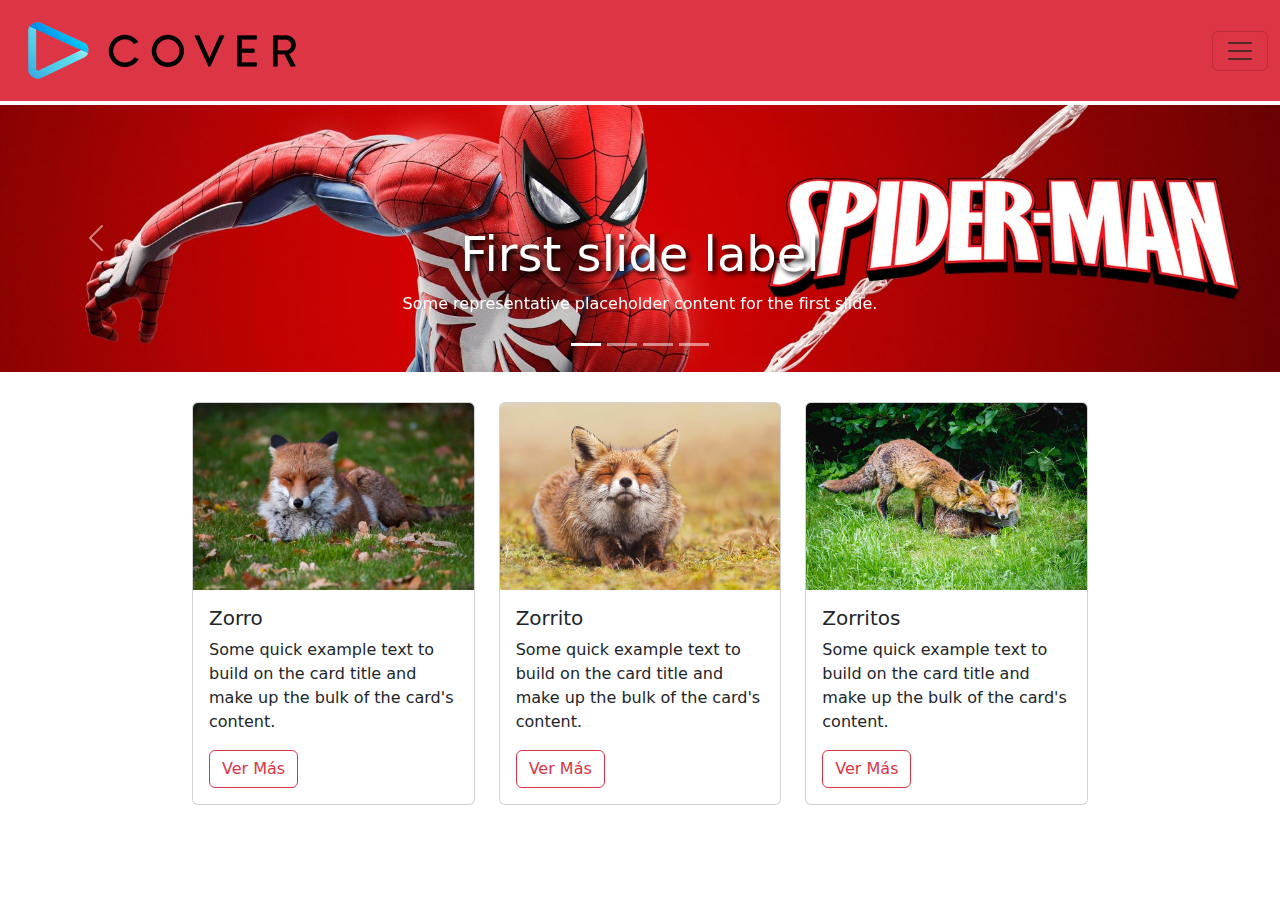
==== index.html @ 2f2415d1 "Commit principal" ====
<!doctype html>
<html lang="es">
<head>
<meta charset="utf-8">
<title>Bootstrap - Diseño Web Adaptable</title>
<link rel="stylesheet" href="estilos/hoja1.css">

<link rel="stylesheet" href="css/bootstrap.min.css">
</head>

<body style="padding-top: 105px">
	<div class="container-fluid-cabezote">
	  <nav class="navbar bg-danger fixed-top">
  <div class="container-fluid">
    <a class="navbar-brand" href="#"><img class="img-fluid" src="g_index/Cover_Corp_horizontal_logo_1.png" alt=""/></a>
    <button class="navbar-toggler" type="button" data-bs-toggle="offcanvas" data-bs-target="#offcanvasNavbar" aria-controls="offcanvasNavbar" aria-label="Toggle navigation">
      <span class="navbar-toggler-icon"></span>
    </button>
    <div class="offcanvas offcanvas-start" tabindex="-1" id="offcanvasNavbar" aria-labelledby="offcanvasNavbarLabel">
      <div class="offcanvas-header">
        <h5 class="offcanvas-title" id="offcanvasNavbarLabel">Offcanvas</h5>
        <button type="button" class="btn-close" data-bs-dismiss="offcanvas" aria-label="Close"></button>
      </div>
      <div class="offcanvas-body">
        <ul class="navbar-nav justify-content-end flex-grow-1 pe-3">
          <li class="nav-item">
            <a class="nav-link active" aria-current="page" href="#">Home</a>
          </li>
          <li class="nav-item">
            <a class="nav-link" href="#">Link</a>
          </li>
          <li class="nav-item dropdown">
            <a class="nav-link dropdown-toggle" href="#" role="button" data-bs-toggle="dropdown" aria-expanded="false">
              Dropdown
            </a>
            <ul class="dropdown-menu">
              <li><a class="dropdown-item" href="#">Action</a></li>
              <li><a class="dropdown-item" href="#">Another action</a></li>
              <li>
                <hr class="dropdown-divider">
              </li>
              <li><a class="dropdown-item" href="#">Something else here</a></li>
            </ul>
          </li>
        </ul>
        <form class="d-flex mt-3" role="search">
          <input class="form-control me-2" type="search" placeholder="Search" aria-label="Search">
          <button class="btn btn-outline-success" type="submit">Search</button>
        </form>
      </div>
    </div>
  </div>
</nav>
	</div><!--Cierra div cabezote-->
	<div class="container-fluid-carrusel">
		<div id="carouselExampleCaptions" class="carousel slide carousel-fade">
  <div class="carousel-indicators">
    <button type="button" data-bs-target="#carouselExampleCaptions" data-bs-slide-to="0" class="active" aria-current="true" aria-label="Slide 1"></button>
    <button type="button" data-bs-target="#carouselExampleCaptions" data-bs-slide-to="1" aria-label="Slide 2"></button>
    <button type="button" data-bs-target="#carouselExampleCaptions" data-bs-slide-to="2" aria-label="Slide 3"></button>
	<button type="button" data-bs-target="#carouselExampleCaptions" data-bs-slide-to="3" aria-label="Slide 4"></button>
  </div>
  <div class="carousel-inner">
    <div class="carousel-item active">
      <img src="g_index/juguetes-spiderman-06052024.jpg" class="d-block w-100" alt="...">
      <div class="carousel-caption d-none d-md-block">
        <h5>First slide label</h5>
        <p>Some representative placeholder content for the first slide.</p>
      </div>
    </div>
    <div class="carousel-item">
      <img src="g_index/marvelsspiderman2_lob_mas_min_dsk_01.jpg" class="d-block w-100" alt="...">
      <div class="carousel-caption d-none d-md-block">
        <h5>Second slide label</h5>
        <p>Some representative placeholder content for the second slide.</p>
      </div>
    </div>
    <div class="carousel-item">
      <img src="g_index/marvel-zombies-ein-zombicide-spiel-4015566604667-banner-web_1.jpg" class="d-block w-100" alt="...">
      <div class="carousel-caption d-none d-md-block">
        <h5>Third slide label</h5>
        <p>Some representative placeholder content for the third slide.</p>
      </div>
    </div>
	<div class="carousel-item">
      <img src="g_index/star_wars_darth_maul_1_ft-1920x400.jpg" class="d-block w-100" alt="...">
      <div class="carousel-caption d-none d-md-block">
        <h5>Second slide label</h5>
        <p>Some representative placeholder content for the second slide.</p>
      </div>
    </div>

  </div>
  <button class="carousel-control-prev" type="button" data-bs-target="#carouselExampleCaptions" data-bs-slide="prev">
    <span class="carousel-control-prev-icon" aria-hidden="true"></span>
    <span class="visually-hidden">Previous</span>
  </button>
  <button class="carousel-control-next" type="button" data-bs-target="#carouselExampleCaptions" data-bs-slide="next">
    <span class="carousel-control-next-icon" aria-hidden="true"></span>
    <span class="visually-hidden">Next</span>
  </button>
</div>
	</div><!--Cierra div carrusel-->
	<div class="container-fluid-cuerpo">
		<div class="row">
    		<div class="col-lg-4">
				<div class="card">
  					<img src="g_index/original.avif" class="card-img-top" alt="...">
  					<div class="card-body">
    					<h5 class="card-title">Zorro</h5>
    					<p class="card-text">Some quick example text to build on the card title and make up the bulk of the card's content.</p>
    					<a href="#" class="btn btn-outline-danger">Ver Más</a>
  					</div>
				</div>
			</div>
    		<div class="col-lg-4">
				<div class="card">
  					<img src="g_index/the-smiling-fox-roeselien-raimond.jpg" class="card-img-top" alt="...">
  					<div class="card-body">
    					<h5 class="card-title">Zorrito</h5>
    					<p class="card-text">Some quick example text to build on the card title and make up the bulk of the card's content.</p>
    					<a href="#" class="btn btn-outline-danger">Ver Más</a>
  					</div>
				</div>
			</div>
			<div class="col-lg-4">
				<div class="card">
  					<img src="g_index/red-foxes-paul-williams.jpg" class="card-img-top" alt="...">
  					<div class="card-body">
    					<h5 class="card-title">Zorritos</h5>
    					<p class="card-text">Some quick example text to build on the card title and make up the bulk of the card's content.</p>
    					<a href="#" class="btn btn-outline-danger">Ver Más</a>
  					</div>
				</div>
			</div>
  		</div><!--row-->
	</div><!--Cierra div cuerpo-->
	<div class="container-fluid-pie"></div>
	
	<!--Script Bootstrap-->
	<script src="js/bootstrap.bundle.min.js"></script>
</body>
</html>
---- estilos/hoja1.css ----
@charset "utf-8";
/* CSS Document */
.menucito{
	background-color: lawngreen;
}
.container-fluid-cuerpo{
	margin: 30px auto;
	padding: 0 15%;
}
.carousel-item.active .carousel-caption.d-none.d-md-block h5 {
	font-size: 48px;
	text-shadow: 3px 3px 5px black;
}


@media (max-width:992px){
	.row .col-lg-4 .card {
		margin-bottom: 15px;
	}
}
@media (max-width:576px){
	.container-fluid-cuerpo{
		padding: 10px;
	}
}
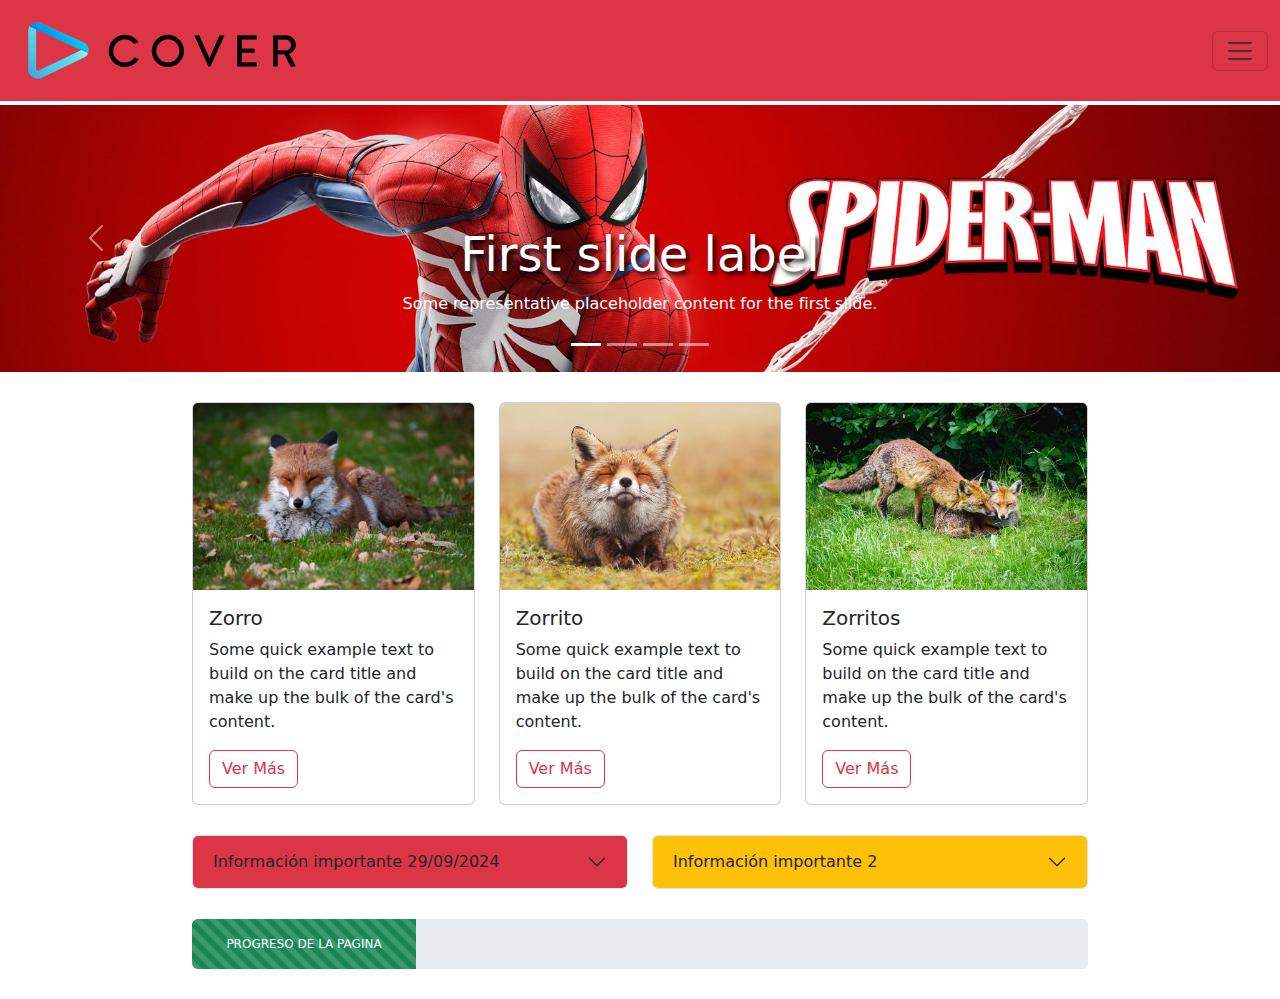
==== commit e6585d00: "Cambios" ====
--- a/index.html
+++ b/index.html
@@ -4,103 +4,109 @@
 <meta charset="utf-8">
 <title>Bootstrap - Diseño Web Adaptable</title>
 <link rel="stylesheet" href="estilos/hoja1.css">
-
+	
+<!--CSS de BOOTSTRAP-->
 <link rel="stylesheet" href="css/bootstrap.min.css">
+<!--Cierra CSS de BOOTSTRAP-->
+	
 </head>
 
 <body style="padding-top: 105px">
 	<div class="container-fluid-cabezote">
-	  <nav class="navbar bg-danger fixed-top">
-  <div class="container-fluid">
-    <a class="navbar-brand" href="#"><img class="img-fluid" src="g_index/Cover_Corp_horizontal_logo_1.png" alt=""/></a>
-    <button class="navbar-toggler" type="button" data-bs-toggle="offcanvas" data-bs-target="#offcanvasNavbar" aria-controls="offcanvasNavbar" aria-label="Toggle navigation">
-      <span class="navbar-toggler-icon"></span>
-    </button>
-    <div class="offcanvas offcanvas-start" tabindex="-1" id="offcanvasNavbar" aria-labelledby="offcanvasNavbarLabel">
-      <div class="offcanvas-header">
-        <h5 class="offcanvas-title" id="offcanvasNavbarLabel">Offcanvas</h5>
-        <button type="button" class="btn-close" data-bs-dismiss="offcanvas" aria-label="Close"></button>
-      </div>
-      <div class="offcanvas-body">
-        <ul class="navbar-nav justify-content-end flex-grow-1 pe-3">
-          <li class="nav-item">
-            <a class="nav-link active" aria-current="page" href="#">Home</a>
-          </li>
-          <li class="nav-item">
-            <a class="nav-link" href="#">Link</a>
-          </li>
-          <li class="nav-item dropdown">
-            <a class="nav-link dropdown-toggle" href="#" role="button" data-bs-toggle="dropdown" aria-expanded="false">
-              Dropdown
-            </a>
-            <ul class="dropdown-menu">
-              <li><a class="dropdown-item" href="#">Action</a></li>
-              <li><a class="dropdown-item" href="#">Another action</a></li>
-              <li>
-                <hr class="dropdown-divider">
-              </li>
-              <li><a class="dropdown-item" href="#">Something else here</a></li>
-            </ul>
-          </li>
-        </ul>
-        <form class="d-flex mt-3" role="search">
-          <input class="form-control me-2" type="search" placeholder="Search" aria-label="Search">
-          <button class="btn btn-outline-success" type="submit">Search</button>
-        </form>
-      </div>
-    </div>
-  </div>
-</nav>
+		<nav class="navbar bg-danger fixed-top">
+		  <div class="container-fluid">
+			<a class="navbar-brand" href="#"><img class="img-fluid" src="g_index/Cover_Corp_horizontal_logo_1.png" alt=""/></a>
+			<button class="navbar-toggler" type="button" data-bs-toggle="offcanvas" data-bs-target="#offcanvasNavbar" aria-controls="offcanvasNavbar" aria-label="Toggle navigation">
+			  <span class="navbar-toggler-icon"></span>
+			</button>
+			<div class="offcanvas offcanvas-start" tabindex="-1" id="offcanvasNavbar" aria-labelledby="offcanvasNavbarLabel">
+			  <div class="offcanvas-header">
+				<h5 class="offcanvas-title" id="offcanvasNavbarLabel">Pagina con Bootstrap</h5>
+				<button type="button" class="btn-close" data-bs-dismiss="offcanvas" aria-label="Close"></button>
+			  </div>
+			  <div class="offcanvas-body">
+				<ul class="navbar-nav justify-content-end flex-grow-1 pe-3">
+				  <li class="nav-item">
+					<a class="nav-link active" aria-current="page" href="#">Inicio</a>
+				  </li>
+				  <li class="nav-item">
+					<a class="nav-link" target="_blank" href="https://web.whatsapp.com/">Contacto</a>
+				  </li>
+				  <li class="nav-item dropdown">
+					<a class="nav-link dropdown-toggle" href="#" role="button" data-bs-toggle="dropdown" aria-expanded="false">
+					  Productos
+					</a>
+					<ul class="dropdown-menu">
+					  <li><a class="dropdown-item" href="#">Ropa</a></li>
+					  <li><a class="dropdown-item" href="#">Accesorios</a></li>
+					  <li><a class="dropdown-item" href="#">Tiendas Virtuales</a></li>
+					  <li>
+					  	<hr class="dropdown-divider">
+					  </li>
+					  <li><a class="dropdown-item" href="#">Soporte de Usuario</a></li>
+					</ul>
+				  </li>
+				</ul>
+				<form class="d-flex mt-3" role="search">
+				  <input class="form-control me-2" type="search" placeholder="Buscar" aria-label="Search">
+				  <button class="btn btn-outline-danger" type="submit">Buscar</button>
+				</form>
+			  </div>
+			</div>
+		  </div>
+		</nav>
 	</div><!--Cierra div cabezote-->
+	
 	<div class="container-fluid-carrusel">
 		<div id="carouselExampleCaptions" class="carousel slide carousel-fade">
-  <div class="carousel-indicators">
-    <button type="button" data-bs-target="#carouselExampleCaptions" data-bs-slide-to="0" class="active" aria-current="true" aria-label="Slide 1"></button>
-    <button type="button" data-bs-target="#carouselExampleCaptions" data-bs-slide-to="1" aria-label="Slide 2"></button>
-    <button type="button" data-bs-target="#carouselExampleCaptions" data-bs-slide-to="2" aria-label="Slide 3"></button>
-	<button type="button" data-bs-target="#carouselExampleCaptions" data-bs-slide-to="3" aria-label="Slide 4"></button>
-  </div>
-  <div class="carousel-inner">
-    <div class="carousel-item active">
-      <img src="g_index/juguetes-spiderman-06052024.jpg" class="d-block w-100" alt="...">
-      <div class="carousel-caption d-none d-md-block">
-        <h5>First slide label</h5>
-        <p>Some representative placeholder content for the first slide.</p>
-      </div>
-    </div>
-    <div class="carousel-item">
-      <img src="g_index/marvelsspiderman2_lob_mas_min_dsk_01.jpg" class="d-block w-100" alt="...">
-      <div class="carousel-caption d-none d-md-block">
-        <h5>Second slide label</h5>
-        <p>Some representative placeholder content for the second slide.</p>
-      </div>
-    </div>
-    <div class="carousel-item">
-      <img src="g_index/marvel-zombies-ein-zombicide-spiel-4015566604667-banner-web_1.jpg" class="d-block w-100" alt="...">
-      <div class="carousel-caption d-none d-md-block">
-        <h5>Third slide label</h5>
-        <p>Some representative placeholder content for the third slide.</p>
-      </div>
-    </div>
-	<div class="carousel-item">
-      <img src="g_index/star_wars_darth_maul_1_ft-1920x400.jpg" class="d-block w-100" alt="...">
-      <div class="carousel-caption d-none d-md-block">
-        <h5>Second slide label</h5>
-        <p>Some representative placeholder content for the second slide.</p>
-      </div>
-    </div>
+		  <div class="carousel-indicators">
+			<button type="button" data-bs-target="#carouselExampleCaptions" data-bs-slide-to="0" class="active" aria-current="true" aria-label="Slide 1"></button>
+			<button type="button" data-bs-target="#carouselExampleCaptions" data-bs-slide-to="1" aria-label="Slide 2"></button>
+			<button type="button" data-bs-target="#carouselExampleCaptions" data-bs-slide-to="2" aria-label="Slide 3"></button>
+			<button type="button" data-bs-target="#carouselExampleCaptions" data-bs-slide-to="3" aria-label="Slide 4"></button>
+		  </div>
+		  <div class="carousel-inner">
+			<div class="carousel-item active">
+			  <img src="g_index/juguetes-spiderman-06052024.jpg" class="d-block w-100" alt="...">
+			  <div class="carousel-caption d-none d-md-block">
+				<h5>First slide label</h5>
+				<p>Some representative placeholder content for the first slide.</p>
+			  </div>
+			</div>
+			<div class="carousel-item">
+			  <img src="g_index/marvelsspiderman2_lob_mas_min_dsk_01.jpg" class="d-block w-100" alt="...">
+			  <div class="carousel-caption d-none d-md-block">
+				<h5>Second slide label</h5>
+				<p>Some representative placeholder content for the second slide.</p>
+			  </div>
+			</div>
+			<div class="carousel-item">
+			  <img src="g_index/marvel-zombies-ein-zombicide-spiel-4015566604667-banner-web_1.jpg" class="d-block w-100" alt="...">
+			  <div class="carousel-caption d-none d-md-block">
+				<h5>Third slide label</h5>
+				<p>Some representative placeholder content for the third slide.</p>
+			  </div>
+			</div>
+			<div class="carousel-item">
+			  <img src="g_index/star_wars_darth_maul_1_ft-1920x400.jpg" class="d-block w-100" alt="...">
+			  <div class="carousel-caption d-none d-md-block">
+				<h5>Fourd slide label</h5>
+				<p>Some representative placeholder content for the second slide.</p>
+			  </div>
+			</div>
 
-  </div>
-  <button class="carousel-control-prev" type="button" data-bs-target="#carouselExampleCaptions" data-bs-slide="prev">
-    <span class="carousel-control-prev-icon" aria-hidden="true"></span>
-    <span class="visually-hidden">Previous</span>
-  </button>
-  <button class="carousel-control-next" type="button" data-bs-target="#carouselExampleCaptions" data-bs-slide="next">
-    <span class="carousel-control-next-icon" aria-hidden="true"></span>
-    <span class="visually-hidden">Next</span>
-  </button>
-</div>
+		  </div>
+		  <button class="carousel-control-prev" type="button" data-bs-target="#carouselExampleCaptions" data-bs-slide="prev">
+			<span class="carousel-control-prev-icon" aria-hidden="true"></span>
+			<span class="visually-hidden">Previous</span>
+		  </button>
+		  <button class="carousel-control-next" type="button" data-bs-target="#carouselExampleCaptions" data-bs-slide="next">
+			<span class="carousel-control-next-icon" aria-hidden="true"></span>
+			<span class="visually-hidden">Next</span>
+		  </button>
+		</div>
 	</div><!--Cierra div carrusel-->
+	
 	<div class="container-fluid-cuerpo">
 		<div class="row">
     		<div class="col-lg-4">
@@ -133,9 +139,55 @@
   					</div>
 				</div>
 			</div>
-  		</div><!--row-->
+  		</div>
 	</div><!--Cierra div cuerpo-->
-	<div class="container-fluid-pie"></div>
+	
+	<div class="container-fluid-accordion">
+		<div class="accordion" id="accordionExample">
+		  <div class="row">
+			  <div class="col-lg-6">
+				 <div class="accordion-item">
+					<h2 class="accordion-header">
+					  <button class="accordion-button collapsed bg-danger" type="button" data-bs-toggle="collapse" data-bs-target="#collapseOne" aria-expanded="false" aria-controls="collapseOne">
+						Información importante 29/09/2024
+					  </button>
+					</h2>
+					<div id="collapseOne" class="accordion-collapse collapse">
+					  <div class="accordion-body">
+						<strong>Información importante</strong> Lorem ipsum dolor sit amet, consectetur adipisicing elit. Earum, in rerum error voluptatum consequatur aperiam beatae nobis ipsam facilis velit ratione a quos ex quidem itaque numquam, magni hic tenetur. <code>Mañana no hay clase</code>, though the transition does limit overflow.
+					  </div>
+					</div>
+				  </div>
+			  </div>
+			  <div class="col-lg-6">
+				 <div class="accordion-item">
+					<h2 class="accordion-header">
+					  <button class="accordion-button collapsed bg-warning" type="button" data-bs-toggle="collapse" data-bs-target="#collapseTwo" aria-expanded="false" aria-controls="collapseTwo">
+						Información importante 2
+					  </button>
+					</h2>
+					<div id="collapseTwo" class="accordion-collapse collapse">
+					  <div class="accordion-body">
+						<strong>Información importante</strong> Lorem ipsum dolor sit amet, consectetur adipisicing elit. Earum, in rerum error voluptatum consequatur aperiam beatae nobis ipsam facilis velit ratione a quos ex quidem itaque numquam, magni hic tenetur. <code>Mañana no hay clase</code>, though the transition does limit overflow.
+					  </div>
+					</div>
+				  </div>
+			  </div>
+		  </div>
+		</div>
+	</div><!--Cierra ACORDEON-->
+	
+	<div class="container-fluid-progress">
+		<div class="progress" role="progressbar" aria-label="Animated striped example" aria-valuenow="75" aria-valuemin="0" aria-valuemax="100" style="height: 50px">
+		 	<div class="progress-bar progress-bar-striped progress-bar-animated bg-success" style="width: 25%">
+				PROGRESO DE LA PAGINA
+			</div>
+		</div>
+	</div><!--Cierra PROGRESS-->
+	
+	<div class="container-fluid-pie">
+		
+	</div>
 	
 	<!--Script Bootstrap-->
 	<script src="js/bootstrap.bundle.min.js"></script>
--- a/estilos/hoja1.css
+++ b/estilos/hoja1.css
@@ -3,23 +3,55 @@
 .menucito{
 	background-color: lawngreen;
 }
+.carousel-item.active .carousel-caption.d-none.d-md-block h5 {
+	font-size: 48px;
+	text-shadow: 3px 3px 5px black;
+}
 .container-fluid-cuerpo{
 	margin: 30px auto;
 	padding: 0 15%;
 }
-.carousel-item.active .carousel-caption.d-none.d-md-block h5 {
-	font-size: 48px;
-	text-shadow: 3px 3px 5px black;
+.container-fluid-accordion{
+	padding: 0 15%;
+	margin: 10px auto;
+}
+.container-fluid-progress .progress .progress-bar.progress-bar-striped.progress-bar-animated {
+	margin: 15 auto;
+}
+.container-fluid-progress{
+	margin: 30px auto;
+	padding: 0 15%;
 }
 
+
+
+
+
+
+
+
+/*MEDIA QUERI TABLETAS*/
 
 @media (max-width:992px){
 	.row .col-lg-4 .card {
 		margin-bottom: 15px;
 	}
 }
+
+/*MEDIA QUERI CELULARES*/
+
 @media (max-width:576px){
 	.container-fluid-cuerpo{
-		padding: 10px;
+		padding: 0 10px;
+		margin: 10px auto;
+	}
+	.container-fluid-accordion{
+		padding: 0 10px;
+	}
+	.container-fluid-progress{
+		padding: 0 10px;
+	}
+	.container-fluid-progress .progress .progress-bar.progress-bar-striped.progress-bar-animated{
+		font-size: 10px;
 	}
 }
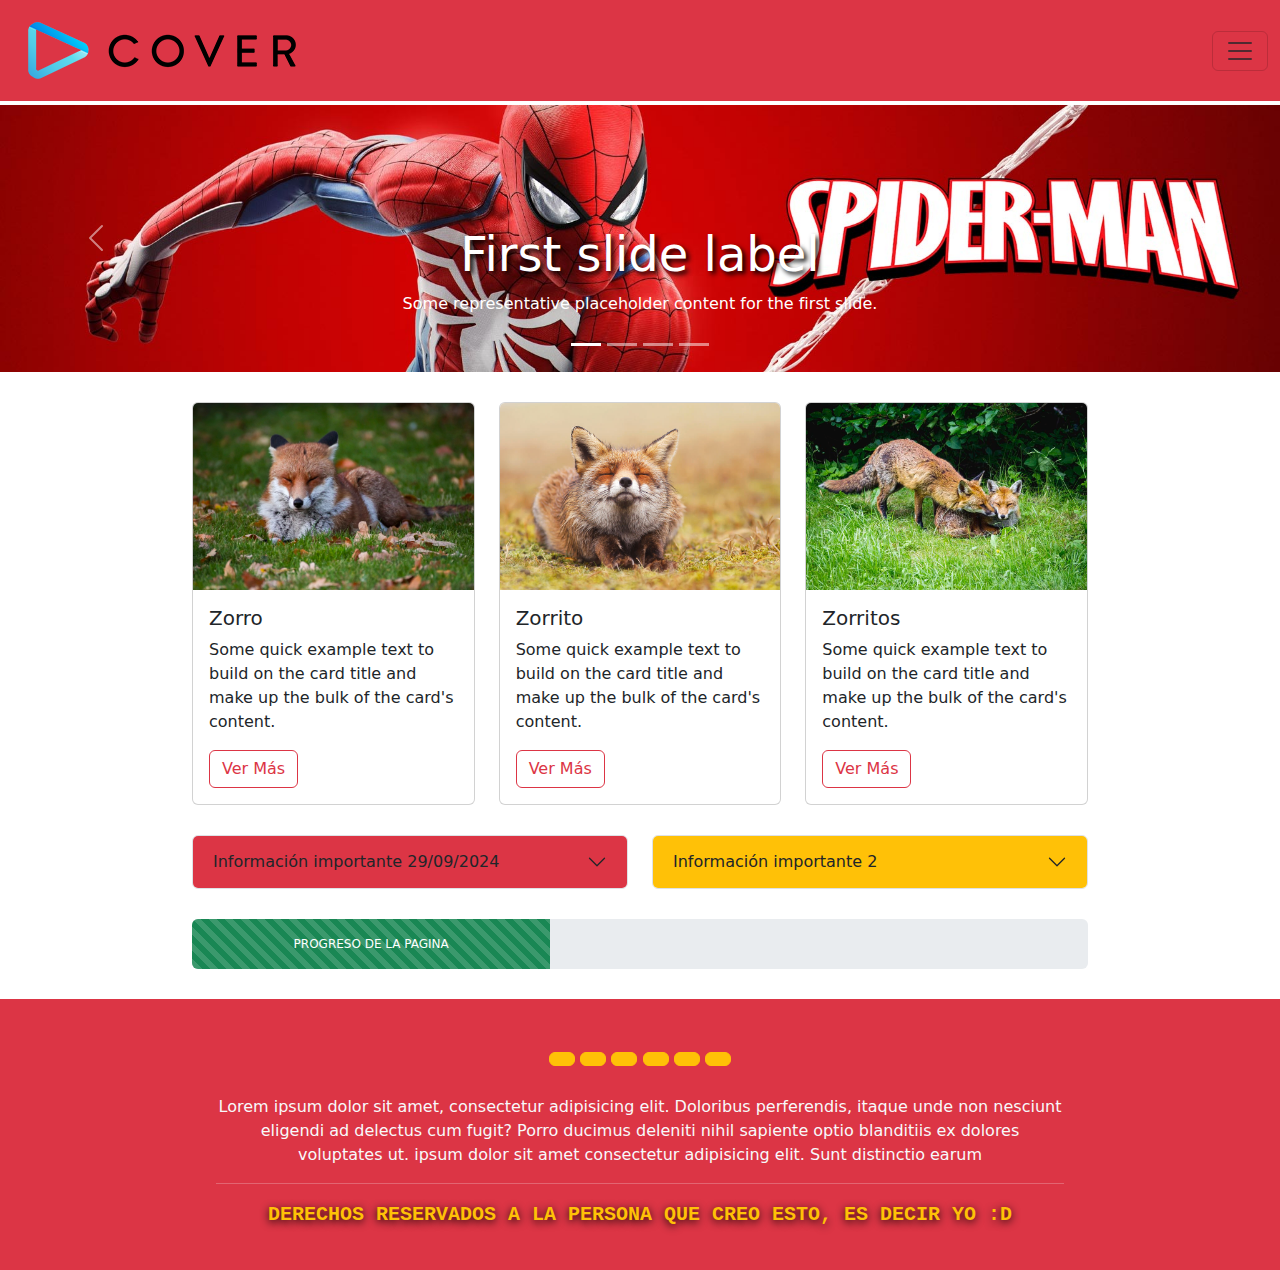
==== commit 944f5752: "Cambios importantes" ====
--- a/index.html
+++ b/index.html
@@ -2,13 +2,17 @@
 <html lang="es">
 <head>
 <meta charset="utf-8">
+<meta name="viewport" content="width=device-width, initial-scale=1"/>
 <title>Bootstrap - Diseño Web Adaptable</title>
 <link rel="stylesheet" href="estilos/hoja1.css">
 	
 <!--CSS de BOOTSTRAP-->
 <link rel="stylesheet" href="css/bootstrap.min.css">
 <!--Cierra CSS de BOOTSTRAP-->
-	
+
+<!--Awesome Fonts-->
+<link rel="stylesheet" href="https://cdnjs.cloudflare.com/ajax/libs/font-awesome/6.6.0/css/all.min.css" integrity="sha512-Kc323vGBEqzTmouAECnVceyQqyqdsSiqLQISBL29aUW4U/M7pSPA/gEUZQqv1cwx4OnYxTxve5UMg5GT6L4JJg==" crossorigin="anonymous" referrerpolicy="no-referrer" />
+<!--Cierra Awesome Fonts-->
 </head>
 
 <body style="padding-top: 105px">
@@ -179,15 +183,79 @@
 	
 	<div class="container-fluid-progress">
 		<div class="progress" role="progressbar" aria-label="Animated striped example" aria-valuenow="75" aria-valuemin="0" aria-valuemax="100" style="height: 50px">
-		 	<div class="progress-bar progress-bar-striped progress-bar-animated bg-success" style="width: 25%">
+		 	<div class="progress-bar progress-bar-striped progress-bar-animated bg-success" style="width: 40%">
 				PROGRESO DE LA PAGINA
 			</div>
 		</div>
 	</div><!--Cierra PROGRESS-->
 	
-	<div class="container-fluid-pie">
+	<div class="container-fluid-pie bg-danger">
 		
-	</div>
+		<footer class="text-center">
+		  <!-- Grid container -->
+		  <div class="container p-4">
+			  
+			<div class="p-4">
+				<section>
+					<!-- Modal -->
+					<div class="modal fade" id="staticBackdrop" data-bs-backdrop="static" data-bs-keyboard="false" tabindex="-1" aria-labelledby="staticBackdropLabel" aria-hidden="true">
+					  <div class="modal-dialog">
+						<div class="modal-content">
+						  <div class="modal-header">
+							<h1 class="modal-title fs-5" id="staticBackdropLabel"><strong>Facebook</strong></h1> 
+							<button type="button" class="btn-close" data-bs-dismiss="modal" aria-label="Close"></button>
+						  </div>
+						  <div class="modal-body">
+							Estas a punto de entrar en nuestra página de Facebook <br>
+							<code>Recuerda que se abrirá una nueva pestaña</code>
+						  </div>
+						  <div class="modal-footer">
+							<button type="button" class="btn btn-outline-secondary" data-bs-dismiss="modal">Cerrar</button>
+							<button type="button" class="btn btn-outline-danger" data-bs-dismiss="modal"><a target="_blank" class="text-black" href="https://www.facebook.com/creacionesrukys/?locale=es_LA">Continuar</a></button>
+						  </div>
+						</div>
+					  </div>
+					</div>
+				  <!-- Facebook -->
+					<button type="button" class="btn btn-warning" data-bs-toggle="modal" data-bs-target="#staticBackdrop">
+					  <i class="fab fa-facebook"></i>
+					</button>
+				  <!-- Twitter -->
+					<button type="button" class="btn btn-warning" data-bs-toggle="modal" data-bs-target="#staticBackdrop">
+					  <i class="fab fa-twitter"></i>
+					</button>
+				  <!-- Google -->
+					<button type="button" class="btn btn-warning" data-bs-toggle="modal" data-bs-target="#staticBackdrop">
+					  <i class="fab fa-google"></i>
+					</button>
+				  <!-- Instagram -->
+					<button type="button" class="btn btn-warning" data-bs-toggle="modal" data-bs-target="#staticBackdrop">
+					  <i class="fab fa-instagram"></i>
+					</button>
+				  <!-- Linkedin -->
+					<button type="button" class="btn btn-warning" data-bs-toggle="modal" data-bs-target="#staticBackdrop">
+					  <i class="fab fa-linkedin-in"></i>
+					</button>
+				  <!-- Github -->
+					<button type="button" class="btn btn-warning" data-bs-toggle="modal" data-bs-target="#staticBackdrop">
+					  <i class="fab fa-github"></i>
+					</button>
+				</section>
+			</div>
+			
+			<!-- Section: Text -->
+			<section class="text-light">
+			  <p>
+				Lorem ipsum dolor sit amet, consectetur adipisicing elit. Doloribus perferendis, itaque unde non nesciunt eligendi ad delectus cum fugit? Porro ducimus deleniti nihil sapiente optio blanditiis ex dolores voluptates ut. ipsum dolor sit amet consectetur adipisicing elit. Sunt distinctio earum <hr>
+				<code class="text-warning">Derechos reservados a la persona que creo esto, es decir yo :D</code>
+			  </p>
+			</section>
+			<!-- Section: Text -->
+		  </div>
+		  <!-- Grid container -->
+		</footer>
+		
+	</div><!--cierra PIE-->
 	
 	<!--Script Bootstrap-->
 	<script src="js/bootstrap.bundle.min.js"></script>
--- a/estilos/hoja1.css
+++ b/estilos/hoja1.css
@@ -22,6 +22,22 @@
 	margin: 30px auto;
 	padding: 0 15%;
 }
+.container-fluid-pie{
+	margin-top: 30px;
+}
+footer{
+	padding: 0 15%;
+}
+.container.p-4 .text-light code {
+	text-transform: uppercase;
+	font-weight: bolder;
+	text-shadow: 0px 2px 8px #000000;
+	font-size: 20px;
+}
+section a{
+	text-decoration: none;
+}
+
 
 
 
@@ -35,6 +51,9 @@
 @media (max-width:992px){
 	.row .col-lg-4 .card {
 		margin-bottom: 15px;
+	}
+	.container.p-4 .text-light code{
+		font-size: 18px;
 	}
 }
 
@@ -54,4 +73,10 @@
 	.container-fluid-progress .progress .progress-bar.progress-bar-striped.progress-bar-animated{
 		font-size: 10px;
 	}
+	footer{
+		padding: 0 10px;
+	}
+	.container.p-4 .text-light code{
+		font-size: 18px;
+	}
 }
